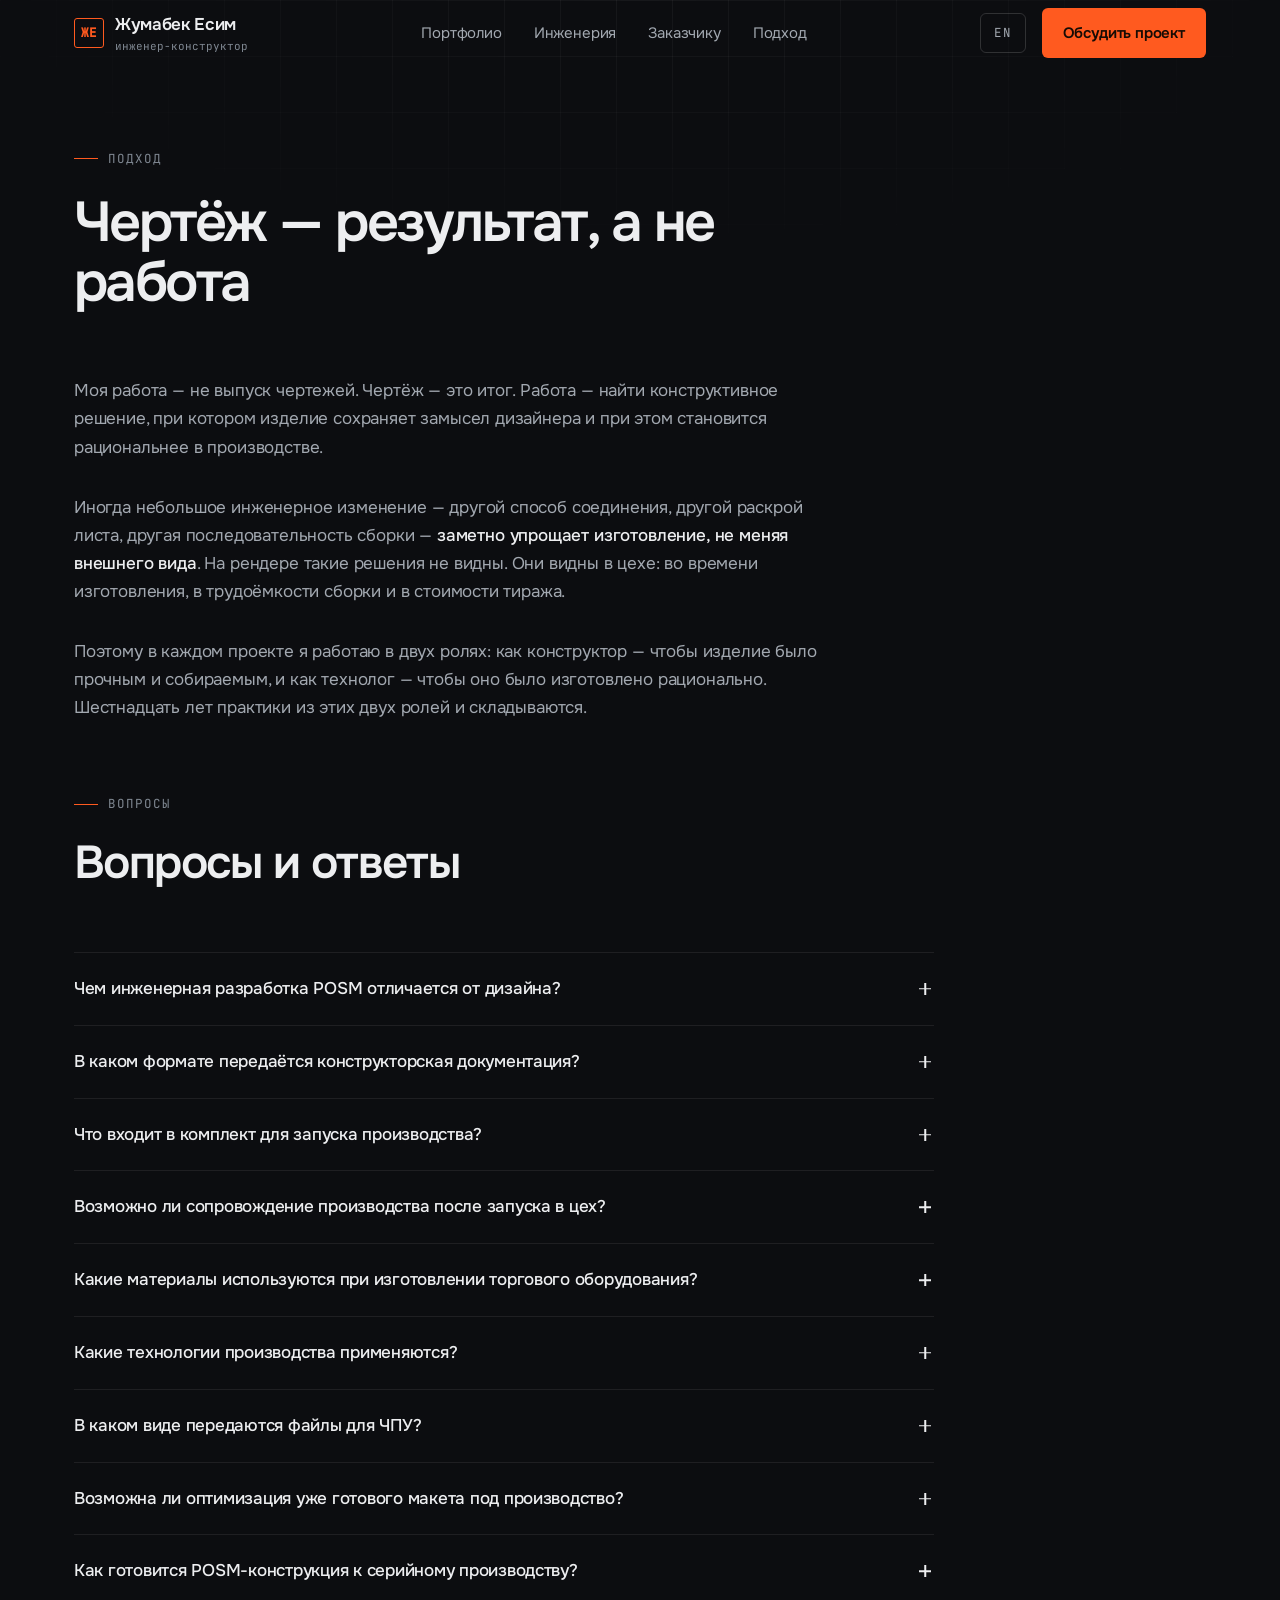
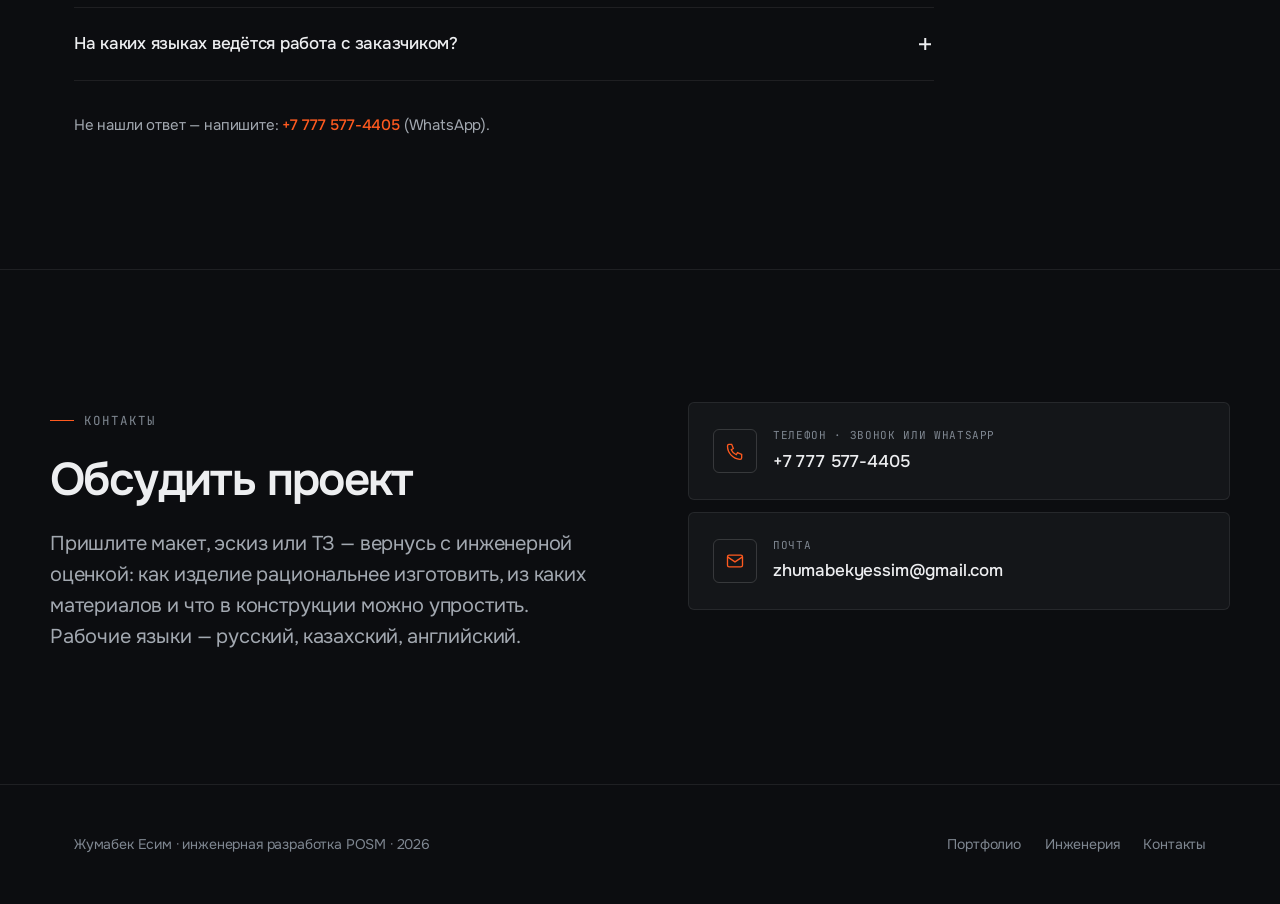
==== approach.html @ 8d8b20f9 "Многостраничная структура: Портфолио на главной, Инженерия / Заказчику / Подход — отдельные страницы" ====
<!doctype html>
<html lang="ru">
<head>
<meta charset="utf-8">
<meta name="viewport" content="width=device-width, initial-scale=1, viewport-fit=cover">
<title>Подход — Жумабек Есим</title>
<meta name="description" content="Подход к инженерной разработке POSM: как конструктивное решение сохраняет замысел дизайнера и упрощает производство.">
<meta name="theme-color" content="#0c0d10">
<link rel="canonical" href="https://yessim.pro/approach.html">
<link rel="icon" href="assets/favicon.svg" type="image/svg+xml">
<link rel="icon" href="assets/favicon-32.png" sizes="32x32" type="image/png">
<link rel="apple-touch-icon" href="assets/apple-touch-icon.png">
<link rel="preload" href="assets/fonts/onest-var-cyr.woff2" as="font" type="font/woff2" crossorigin>
<link rel="preload" href="assets/fonts/onest-var-latin.woff2" as="font" type="font/woff2" crossorigin>
<link rel="stylesheet" href="style.css">
</head>
<body>

<div class="bg-grid"></div>

<nav class="nav" id="nav">
  <div class="wrap nav-in">
    <a href="./" class="brand">
      <span class="brand-mark" data-cfg="initials">—</span>
      <span><span data-cfg="name">Имя</span><small data-i="brandRole">инженер-конструктор</small></span>
    </a>
    <div class="nav-links" id="navlinks">
      <a href="./" data-i="navWorks">Портфолио</a>
      <a href="engineering.html" data-i="navOpt">Инженерия</a>
      <a href="client.html" data-i="navDeliv">Заказчику</a>
      <a href="approach.html" data-i="navAppr">Подход</a>
    </div>
    <div class="nav-cta">
      <button class="lang-btn" id="langBtn" aria-label="Switch language">EN</button>
      <a href="#contact" class="btn btn-1" data-i="navCta">Обсудить проект</a>
      <button class="burger" id="burger" aria-label="Меню" aria-expanded="false"><span></span></button>
    </div>
  </div>
</nav>

<main id="top">

<section class="page-hero">
  <div class="wrap">
    <div class="sec-head rv">
      <div class="eyebrow" data-i="apprEyebrow">Подход</div>
      <h1 data-i="apprH2">Чертёж — результат, а не работа</h1>
    </div>
    <div class="about-grid rv">
      <p data-i="apprP1">
        Моя работа — не выпуск чертежей. Чертёж — это итог. Работа — найти конструктивное
        решение, при котором изделие сохраняет замысел дизайнера и при этом становится
        рациональнее в производстве.
      </p>
      <p data-i="apprP2">
        Иногда небольшое инженерное изменение — другой способ соединения, другой раскрой листа,
        другая последовательность сборки — <strong>заметно упрощает изготовление, не меняя
        внешнего вида</strong>. На рендере такие решения не видны. Они видны в цехе: во времени
        изготовления, в трудоёмкости сборки и в стоимости тиража.
      </p>
      <p data-i="apprP3">
        Поэтому в каждом проекте я работаю в двух ролях: как конструктор — чтобы изделие было
        прочным и собираемым, и как технолог — чтобы оно было изготовлено рационально.
        Шестнадцать лет практики из этих двух ролей и складываются.
      </p>
    </div>
  </div>
</section>

<section class="sec" id="faq" style="padding-top:0">
  <div class="wrap">
    <div class="sec-head rv">
      <div class="eyebrow" data-i="faqEyebrow">Вопросы</div>
      <h2 data-i="faqH2">Вопросы и ответы</h2>
    </div>
    <div class="faq rv" id="faq-list"></div>
    <p class="faq-cta rv" data-i="faqCta">Не нашли ответ — напишите:
    <a href="https://wa.me/77775774405" target="_blank" rel="noopener">+7 777 577-4405</a> (WhatsApp).</p>
  </div>
</section>

<section class="contact" id="contact">
  <div class="sec wrap">
    <div class="contact-grid">
      <div class="rv">
        <div class="eyebrow" data-i="ctcEyebrow">Контакты</div>
        <h2 data-i="ctcH2">Обсудить проект</h2>
        <p class="lead" data-i="ctcLead">
          Пришлите макет, эскиз или ТЗ — вернусь с инженерной оценкой: как изделие рациональнее
          изготовить, из каких материалов и что в конструкции можно упростить. Рабочие языки —
          русский, казахский, английский.
        </p>
      </div>
      <div class="rv">
        <div class="cways">
          <a class="cway" data-cfg-href="phone">
            <span class="cway-ic"><svg viewBox="0 0 24 24" fill="none" stroke="currentColor" stroke-width="1.6"><path d="M4 4h4l2 5-2.5 1.5a11 11 0 006 6L15 14l5 2v4a2 2 0 01-2 2A16 16 0 013 6a2 2 0 012-2z"/></svg></span>
            <span class="cway-t"><small data-i="ctcPhone">Телефон · звонок или WhatsApp</small><b data-cfg="phone-label">+7 000 000-00-00</b></span>
          </a>
          <a class="cway" data-cfg-href="email">
            <span class="cway-ic"><svg viewBox="0 0 24 24" fill="none" stroke="currentColor" stroke-width="1.6"><rect x="3" y="5" width="18" height="14" rx="2"/><path d="M3 7l9 6 9-6"/></svg></span>
            <span class="cway-t"><small data-i="ctcMail">Почта</small><b data-cfg="email-label">mail@example.com</b></span>
          </a>
        </div>
      </div>
    </div>
  </div>
</section>

</main>

<footer>
  <div class="wrap foot">
    <p><span data-cfg="name">Имя</span> · <span data-i="footRole">инженерная разработка POSM</span> · 2026</p>
    <div class="foot-links">
      <a href="./" data-i="footWorks">Портфолио</a>
      <a href="engineering.html" data-i="footOpt">Инженерия</a>
      <a href="#contact" data-i="footCtc">Контакты</a>
    </div>
  </div>
</footer>

<script src="shared.js"></script>
<script>
const FAQ_ITEMS = [
  {ru:{q:'Чем инженерная разработка POSM отличается от дизайна?',
       a:'Дизайн определяет, как конструкция выглядит; инженерная разработка — как её изготовить. На этом этапе выбираются материалы и способы соединения, проверяется прочность и собираемость, готовятся чертежи, спецификации и файлы для станков. Дизайн-макет становится изделием, которое можно воспроизводить серийно с предсказуемой стоимостью.'},
   en:{q:'How does POSM engineering differ from design?',
       a:'Design defines how a fixture looks; engineering development defines how to manufacture it. At this stage materials and joints are selected, strength and assembly are verified, and drawings, BOMs and machine files are prepared. The design layout becomes a product that can be reproduced serially at a predictable cost.'}},
  {ru:{q:'В каком формате передаётся конструкторская документация?',
       a:'Комплект включает сборочные и деталировочные чертежи, спецификации (BOM) и схемы сборки. По договорённости передаются исходные 3D-модели — работа ведётся в Fusion 360 и SolidWorks. Форматы файлов согласуются под программы и станки конкретного производства.'},
   en:{q:'In what format is engineering documentation delivered?',
       a:'The package includes assembly and part drawings, bills of materials and assembly schemes. Source 3D models can be handed over by agreement — the work is done in Fusion 360 and SolidWorks. File formats are matched to the software and machinery of the specific factory.'}},
  {ru:{q:'Что входит в комплект для запуска производства?',
       a:'Конструкторская документация, production-ready 3D-модели и файлы для станков: ЧПУ-фрезеровка, лазерная и плоттерная резка, вакуумная формовка. Дополнительно — карты раскроя и порядок сборки. Комплект рассчитан на запуск без расшифровки и доработок со стороны цеха.'},
   en:{q:'What is included in the production launch package?',
       a:'Engineering documentation, production-ready 3D models and machine files: CNC routing, laser and plotter cutting, vacuum forming. Nesting layouts and the assembly sequence are added on top. The package is meant to launch without decoding or rework by the workshop.'}},
  {ru:{q:'Возможно ли сопровождение производства после запуска в цех?',
       a:'Да. Сопровождение включает проверку собираемости первого образца, доработку прототипа и авторский надзор до выхода серии. Ошибки, найденные на образце, исправляются в документации до тиража.'},
   en:{q:'Is production support available after the workshop launch?',
       a:'Yes. Support includes assembly checks of the first sample, prototype refinement and supervision until the serial run. Issues found on the sample are fixed in the documentation before the run.'}},
  {ru:{q:'Какие материалы используются при изготовлении торгового оборудования?',
       a:'Основные материалы — акрил, ПЭТ, ПВХ, МДФ, ЛДСП, фанера и металл. Выбор зависит от тиража, бюджета, нагрузки и условий эксплуатации в торговой точке. В одном изделии материалы обычно комбинируются: например, каркас из ЛДСП или металла и прозрачные элементы из ПЭТ.'},
   en:{q:'What materials are used to manufacture retail equipment?',
       a:'The core materials are acrylic, PET, PVC, MDF, chipboard, plywood and metal. The choice depends on run size, budget, load and in-store service conditions. A single fixture usually combines them: for example, a chipboard or metal carcass with transparent PET elements.'}},
  {ru:{q:'Какие технологии производства применяются?',
       a:'ЧПУ-фрезеровка, лазерная и плоттерная резка, УФ- и широкоформатная печать, вакуумная формовка, гибка металла и проволоки, 3D-печать прототипов. Конструкция проектируется под конкретный станок и оснастку, поэтому набор операций определяется на этапе разработки.'},
   en:{q:'Which manufacturing technologies are used?',
       a:'CNC routing, laser and plotter cutting, UV and large-format printing, vacuum forming, metal and wire bending, 3D-printed prototypes. The structure is designed for specific machines and tooling, so the set of operations is fixed at the development stage.'}},
  {ru:{q:'В каком виде передаются файлы для ЧПУ?',
       a:'Файлы готовятся под конкретный станок: раскрой с учётом листа и инструмента, глубины и диаметры под крепёж, технологические зазоры. Форматы — векторные и CAD-форматы, которые принимает оборудование производства; они согласуются заранее. Ручная доводка после станка не требуется.'},
   en:{q:'In what form are CNC files delivered?',
       a:'Files are prepared for the specific machine: nesting per sheet and tool, depths and diameters for fasteners, technological clearances. Formats are the vector and CAD formats the factory\'s machinery accepts; they are agreed in advance. No manual rework is needed after the machine.'}},
  {ru:{q:'Возможна ли оптимизация уже готового макета под производство?',
       a:'Да, это типовая задача. Готовый дизайн-макет проверяется на технологичность: число деталей и операций, раскрой, сборка, упаковка. Если конструкцию можно упростить без изменения внешнего вида, заказчик получает альтернативный вариант с обоснованием.'},
   en:{q:'Can a finished layout be optimized for production?',
       a:'Yes, this is a routine task. A finished design layout is reviewed for manufacturability: part count, operations, nesting, assembly, packing. If the structure can be simplified without changing its appearance, the client receives an alternative solution with reasoning.'}},
  {ru:{q:'Как готовится POSM-конструкция к серийному производству?',
       a:'Конструкция пересчитывается под лист и станок: сокращается число деталей и крепежа, закладывается последовательность сборки, проверяются упаковка и логистика. Первый образец собирается и корректируется до запуска тиража. Цель — чтобы каждая следующая единица серии повторялась без подгонки.'},
   en:{q:'How is a POSM fixture prepared for serial production?',
       a:'The structure is recalculated for the sheet and the machine: parts and fasteners are reduced, the assembly sequence is built in, packing and logistics are verified. The first sample is assembled and corrected before the run. The goal is for every following unit to repeat without fitting.'}},
  {ru:{q:'На каких языках ведётся работа с заказчиком?',
       a:'Русский, казахский и английский. Документация оформляется на языке заказчика или производства по договорённости.'},
   en:{q:'In which languages is the work conducted?',
       a:'Russian, Kazakh and English. Documentation is prepared in the client\'s or the factory\'s language by agreement.'}}
];

window.PAGE_TITLES = {
  ru:'Подход — Жумабек Есим',
  en:'Approach — Zhumabek Yessim'
};

window.PAGE_I18N_EN = {
  ...SHARED_I18N_EN,
  apprEyebrow:'Approach', apprH2:'The drawing is the result, not the work',
  apprP1:'My work is not producing drawings. The drawing is the outcome. The work is finding an engineering solution that preserves the designer\'s concept while making the product more rational to manufacture.',
  apprP2:'Sometimes a small engineering change — a different joint, a different sheet layout, a different assembly sequence — <strong>significantly simplifies production without affecting appearance</strong>. Such decisions are invisible on a render. They are visible on the shop floor: in manufacturing time, assembly effort and the cost of the run.',
  apprP3:'That is why in every project I work in two roles: as a design engineer — so the product is strong and assemblable, and as a process engineer — so it is manufactured rationally. Sixteen years of practice are built from these two roles.',
  faqEyebrow:'FAQ', faqH2:'Questions and answers',
  faqCta:'Didn\'t find the answer — write: <a href="https://wa.me/77775774405" target="_blank" rel="noopener">+7 777 577-4405</a> (WhatsApp).'
};

window.renderContent = function(){
  const L = LANG;
  document.getElementById('faq-list').innerHTML = FAQ_ITEMS.map(f=>`
    <details>
      <summary><h3>${esc(f[L].q)}</h3><span class="faq-ic"></span></summary>
      <p>${esc(f[L].a)}</p>
    </details>`).join('');
};

setLang(LANG);
</script>
</body>
</html>
---- style.css ----
/* Шрифты — self-host (assets/fonts, вариативные woff2): ноль сторонних
   доменов до первого рендера. Сабсеты latin/cyr/cyr-ext, как у Google Fonts. */
@font-face{font-family:'Onest';font-style:normal;font-weight:400 700;font-display:swap;src:url(assets/fonts/onest-var-latin.woff2) format('woff2');unicode-range:U+0000-00FF,U+0131,U+0152-0153,U+02BB-02BC,U+02C6,U+02DA,U+02DC,U+0304,U+0308,U+0329,U+2000-206F,U+20AC,U+2122,U+2191,U+2193,U+2212,U+2215,U+FEFF,U+FFFD}
@font-face{font-family:'Onest';font-style:normal;font-weight:400 700;font-display:swap;src:url(assets/fonts/onest-var-cyr.woff2) format('woff2');unicode-range:U+0301,U+0400-045F,U+0490-0491,U+04B0-04B1,U+2116}
@font-face{font-family:'Onest';font-style:normal;font-weight:400 700;font-display:swap;src:url(assets/fonts/onest-var-cyr-ext.woff2) format('woff2');unicode-range:U+0460-052F,U+1C80-1C8A,U+20B4,U+2DE0-2DFF,U+A640-A69F,U+FE2E-FE2F}
@font-face{font-family:'JetBrains Mono';font-style:normal;font-weight:400 500;font-display:swap;src:url(assets/fonts/jbmono-var-latin.woff2) format('woff2');unicode-range:U+0000-00FF,U+0131,U+0152-0153,U+02BB-02BC,U+02C6,U+02DA,U+02DC,U+0304,U+0308,U+0329,U+2000-206F,U+20AC,U+2122,U+2191,U+2193,U+2212,U+2215,U+FEFF,U+FFFD}
@font-face{font-family:'JetBrains Mono';font-style:normal;font-weight:400 500;font-display:swap;src:url(assets/fonts/jbmono-var-cyr.woff2) format('woff2');unicode-range:U+0301,U+0400-045F,U+0490-0491,U+04B0-04B1,U+2116}
@font-face{font-family:'JetBrains Mono';font-style:normal;font-weight:400 500;font-display:swap;src:url(assets/fonts/jbmono-var-cyr-ext.woff2) format('woff2');unicode-range:U+0460-052F,U+1C80-1C8A,U+20B4,U+2DE0-2DFF,U+A640-A69F,U+FE2E-FE2F}

/* ═══════════════════════════════════════════════════════════
   ТОКЕНЫ. Меняешь тут — меняется весь сайт.
   ═══════════════════════════════════════════════════════════ */
:root{
  --bg:#0c0d10;
  --bg-1:#141619;
  --bg-2:#1c1f24;
  --fg:#edeef0;
  --fg-2:#a2a8b0;
  --fg-3:#7f8791;
  --line:rgba(255,255,255,.08);
  --line-2:rgba(255,255,255,.15);
  --accent:#ff5a1f;
  --accent-2:#ff8352;
  --accent-soft:rgba(255,90,31,.13);

  --font:'Onest',system-ui,-apple-system,'Segoe UI',Roboto,sans-serif;
  --mono:'JetBrains Mono',ui-monospace,'SF Mono',Consolas,monospace;

  --s1:4px;--s2:8px;--s3:12px;--s4:16px;--s5:24px;
  --s6:32px;--s7:48px;--s8:64px;--s9:96px;--s10:132px;

  --r1:3px;--r2:6px;--r3:12px;
  --maxw:1180px;--pad:24px;

  --ease:cubic-bezier(.22,1,.36,1);
  --t-fast:.18s;--t:.4s;--t-slow:.7s;
}
*,*::before,*::after{box-sizing:border-box;margin:0;padding:0}
html{scroll-behavior:smooth;-webkit-text-size-adjust:100%}
body{
  background:var(--bg);color:var(--fg);
  font-family:var(--font);font-size:17px;line-height:1.6;letter-spacing:-.01em;
  -webkit-font-smoothing:antialiased;overflow-x:hidden;
}
img{max-width:100%;display:block}
a{color:inherit;text-decoration:none}
button{font:inherit;color:inherit;cursor:pointer}

/* фон-«миллиметровка» только у шапки страницы */
.bg-grid{
  position:fixed;inset:0 0 auto;height:80vh;z-index:0;pointer-events:none;
  background-image:linear-gradient(var(--line) 1px,transparent 1px),linear-gradient(90deg,var(--line) 1px,transparent 1px);
  background-size:56px 56px;
  mask-image:radial-gradient(ellipse 80% 55% at 50% 0%,var(--bg),transparent 72%);opacity:.6;
}
.wrap{width:100%;max-width:var(--maxw);margin:0 auto;padding:0 var(--pad);position:relative;z-index:1}

/* ── навигация ── */
.nav{position:fixed;top:0;left:0;right:0;z-index:50;border-bottom:1px solid transparent;transition:background var(--t),border-color var(--t),backdrop-filter var(--t)}
.nav.stuck{background:rgba(12,13,16,.72);backdrop-filter:blur(16px) saturate(140%);-webkit-backdrop-filter:blur(16px) saturate(140%);border-bottom-color:var(--line)}
.nav-in{display:flex;align-items:center;justify-content:space-between;height:66px}
.brand{display:flex;align-items:center;gap:11px;font-weight:600;letter-spacing:-.02em}
.brand-mark{width:30px;height:30px;border:1.5px solid var(--accent);border-radius:var(--r1);display:grid;place-items:center;font-family:var(--mono);font-size:12.5px;color:var(--accent);flex:none}
.brand small{display:block;font-family:var(--mono);font-size:11px;color:var(--fg-3);font-weight:400;letter-spacing:0}
.nav-links{display:flex;gap:var(--s6);align-items:center}
.nav-links a{font-size:15px;color:var(--fg-2);position:relative;padding:4px 0;transition:color var(--t-fast)}
.nav-links a::after{content:'';position:absolute;left:0;bottom:0;height:1px;width:100%;background:var(--accent);transform:scaleX(0);transform-origin:right;transition:transform var(--t) var(--ease)}
.nav-links a:hover{color:var(--fg)}
.nav-links a:hover::after{transform:scaleX(1);transform-origin:left}
.nav-cta{display:flex;align-items:center;gap:var(--s4);flex:none}
.burger{display:none;width:40px;height:40px;background:none;border:1px solid var(--line-2);border-radius:var(--r2);place-items:center;flex:none}
.burger span{display:block;width:16px;height:1.5px;background:var(--fg);position:relative}
.burger span::before,.burger span::after{content:'';position:absolute;left:0;width:16px;height:1.5px;background:var(--fg)}
.burger span::before{top:-5px}.burger span::after{top:5px}

/* ── кнопки ── */
.btn{display:inline-flex;align-items:center;gap:9px;padding:12px 20px;border-radius:var(--r2);border:1px solid transparent;font-size:15px;font-weight:500;white-space:nowrap;transition:transform var(--t-fast),background var(--t-fast),border-color var(--t-fast),color var(--t-fast)}
.btn:active{transform:translateY(1px)}
.btn-1{background:var(--accent);color:#170b04;font-weight:600}
.btn-1:hover{background:var(--accent-2)}
.btn-2{border-color:var(--line-2);color:var(--fg)}
.btn-2:hover{border-color:var(--fg-3);background:var(--bg-2)}
.btn-lg{padding:15px 26px;font-size:16px}
.btn .arw{transition:transform var(--t)}
.btn:hover .arw{transform:translateX(3px)}

/* ── типографика ── */
.sec{padding:var(--s10) 0;position:relative}
.sec-head{margin-bottom:var(--s8);max-width:780px}
.eyebrow{display:inline-flex;align-items:center;gap:10px;font-family:var(--mono);font-size:12.5px;letter-spacing:.08em;color:var(--fg-3);text-transform:uppercase;margin-bottom:var(--s5)}
.eyebrow::before{content:'';width:24px;height:1px;background:var(--accent)}
h1,h2,h3{font-weight:600;letter-spacing:-.035em;line-height:1.08}
h1{font-size:clamp(36px,5vw,56px);letter-spacing:-.045em}
h2{font-size:clamp(28px,4vw,46px)}
h3{font-size:19px;letter-spacing:-.02em;line-height:1.3}
.lead{font-size:clamp(17px,2vw,20px);color:var(--fg-2);line-height:1.55;max-width:64ch}
.counter{font-variant-numeric:tabular-nums;color:var(--accent)}

/* ── манифест: главная мысль сайта одной полосой ── */
.manifest{border-top:1px solid var(--line);border-bottom:1px solid var(--line);padding:var(--s8) 0}
.manifest p{font-size:clamp(21px,2.9vw,32px);font-weight:500;letter-spacing:-.03em;line-height:1.3;max-width:30ch}
.manifest .hl{color:var(--accent)}

/* ── честная оговорка в секции оптимизации ── */
.opt-note{margin-top:var(--s6);padding:var(--s5) var(--s6);border-left:2px solid var(--accent);background:var(--bg-1);border-top-right-radius:var(--r2);border-bottom-right-radius:var(--r2);color:var(--fg-2);font-size:15px;line-height:1.6;max-width:72ch}

/* ── видео ──
   Фасад вместо iframe: до клика грузится только лёгкая заглушка,
   YouTube подключается по требованию (быстрее и без слежки за
   посетителем до того, как он сам нажал play). */
.vid{position:relative;aspect-ratio:16/9;border:1px solid var(--line);border-radius:var(--r2);overflow:hidden;background:var(--bg-1);width:100%;padding:0;display:block;cursor:pointer;transition:border-color var(--t),transform var(--t)}
.vid:hover{border-color:var(--accent);transform:translateY(-2px)}
.vid img,.vid iframe{position:absolute;inset:0;width:100%;height:100%;border:0;object-fit:cover}
.vid-play{position:absolute;left:50%;top:50%;transform:translate(-50%,-50%);width:62px;height:62px;border-radius:50%;background:rgba(12,13,16,.72);border:1.5px solid var(--accent);display:grid;place-items:center;transition:background var(--t),transform var(--t);backdrop-filter:blur(4px)}
.vid:hover .vid-play{background:var(--accent);transform:translate(-50%,-50%) scale(1.06)}
.vid-play svg{width:22px;height:22px;fill:var(--accent);margin-left:3px;transition:fill var(--t)}
.vid:hover .vid-play svg{fill:#170b04}
.vid-empty{position:absolute;inset:0;display:flex;flex-direction:column;align-items:center;justify-content:center;gap:10px;color:var(--fg-3);text-align:center;padding:var(--s4);
  background:var(--bg-1)}
.vid-empty span{font-family:var(--mono);font-size:11px;letter-spacing:.04em;line-height:1.4}
.vid-cap{margin-top:var(--s3);font-size:14px;color:var(--fg-2);line-height:1.4}
.vid-cap b{display:block;color:var(--fg);font-weight:500;font-size:15px;letter-spacing:-.01em;margin-bottom:3px}

/* видео в работах — две крупные карточки */
.works-vids{display:grid;grid-template-columns:repeat(auto-fill,minmax(300px,1fr));gap:var(--s5)}

/* «было → стало»: сетка карточек инструментов */
.ba-grid{display:grid;grid-template-columns:repeat(4,1fr);gap:var(--s4);margin-top:var(--s7)}
.ba-card{background:var(--bg-1);border:1px solid var(--line);border-radius:var(--r2);padding:var(--s4);transition:border-color var(--t)}
.ba-card:hover{border-color:var(--line-2)}
.ba-card .vid{aspect-ratio:4/3;border-radius:var(--r1)}
.ba-n{font-family:var(--mono);font-size:11px;color:var(--fg-3);letter-spacing:.05em;margin-bottom:var(--s3);display:flex;justify-content:space-between;align-items:center}
.ba-badge{font-family:var(--mono);font-size:11px;letter-spacing:.06em;text-transform:uppercase;color:var(--accent);border:1px solid rgba(255,90,31,.3);background:var(--accent-soft);padding:2px 6px;border-radius:100px}
.ba-card h4{font-size:15px;font-weight:500;letter-spacing:-.01em;margin:var(--s3) 0 4px;line-height:1.3}
.ba-card p{font-size:14px;color:var(--fg-3);line-height:1.45}

/* ── FAQ (details/summary — работает без JS) ── */
.faq{max-width:860px}
.faq details{border-bottom:1px solid var(--line)}
.faq details:first-child{border-top:1px solid var(--line)}
.faq summary{display:flex;justify-content:space-between;align-items:center;gap:var(--s5);padding:var(--s5) 0;cursor:pointer;list-style:none;transition:color var(--t-fast)}
.faq summary::-webkit-details-marker{display:none}
.faq summary:hover{color:var(--accent)}
.faq summary h3{font-size:17px;font-weight:500;letter-spacing:-.015em;line-height:1.4}
.faq-ic{flex:none;width:18px;height:18px;position:relative}
.faq-ic::before,.faq-ic::after{content:'';position:absolute;background:currentColor;left:50%;top:50%}
.faq-ic::before{width:12px;height:1.5px;transform:translate(-50%,-50%)}
.faq-ic::after{width:1.5px;height:12px;transform:translate(-50%,-50%);transition:transform var(--t) var(--ease),opacity var(--t)}
.faq details[open] .faq-ic::after{transform:translate(-50%,-50%) rotate(90deg);opacity:0}
.faq details p{padding:0 0 var(--s5);font-size:15px;color:var(--fg-2);line-height:1.6;max-width:70ch}
.faq-cta{margin-top:var(--s6);font-size:15px;color:var(--fg-2)}
.faq-cta a{color:var(--accent);font-weight:500}
.faq-cta a:hover{text-decoration:underline}

/* ── таблицы технологий и материалов ── */
.tbl-wrap{overflow-x:auto;border:1px solid var(--line);border-radius:var(--r2);background:var(--bg-1)}
.tbl{width:100%;border-collapse:collapse;font-size:14px;line-height:1.5;min-width:640px}
.tbl th{font-family:var(--mono);font-size:11px;letter-spacing:.06em;text-transform:uppercase;font-weight:400;color:var(--fg-3);text-align:left;padding:var(--s4) var(--s5);border-bottom:1px solid var(--line-2)}
.tbl td{padding:var(--s4) var(--s5);border-bottom:1px solid var(--line);color:var(--fg-2);vertical-align:top}
.tbl tr:last-child td{border-bottom:0}
.tbl td:first-child{color:var(--fg);font-weight:500;white-space:nowrap}
.tbl tbody tr{transition:background var(--t-fast)}
.tbl tbody tr:hover{background:var(--bg-2)}
.tbl-note{margin-top:var(--s5);font-size:14px;color:var(--fg-3)}
.tbl-note a{color:var(--accent)}
.tbl-note a:hover{text-decoration:underline}
.tbl-h{font-family:var(--mono);font-size:12.5px;color:var(--fg-3);text-transform:uppercase;letter-spacing:.06em;margin:var(--s7) 0 var(--s4)}
.tbl-h:first-of-type{margin-top:0}

/* ── кейсы (карточки) ── */
.cases{display:grid;grid-template-columns:repeat(3,1fr);gap:var(--s4)}
.case{background:var(--bg-1);border:1px solid var(--line);border-radius:var(--r2);padding:var(--s6);display:flex;flex-direction:column;gap:var(--s4)}
.case-head b{display:block;font-size:17px;font-weight:600;letter-spacing:-.02em}
.case-head span{font-family:var(--mono);font-size:11px;color:var(--fg-3);text-transform:uppercase;letter-spacing:.05em}
.case dl div{margin-bottom:var(--s3)}
.case dt{font-family:var(--mono);font-size:11px;color:var(--accent);text-transform:uppercase;letter-spacing:.06em;margin-bottom:3px}
.case dd{font-size:14px;color:var(--fg-2);line-height:1.5}

/* ── переключатель языка ── */
.lang-btn{font-family:var(--mono);font-size:12.5px;letter-spacing:.06em;border:1px solid var(--line-2);border-radius:var(--r2);background:none;padding:9px 13px;color:var(--fg-2);transition:border-color var(--t-fast),color var(--t-fast);flex:none}
.lang-btn:hover{border-color:var(--accent);color:var(--fg)}

/* ── HERO ── */
.hero{padding:150px 0 var(--s9)}
.hero-grid{display:grid;grid-template-columns:1.05fr .95fr;gap:var(--s8);align-items:center}
.hero h1{margin-bottom:var(--s5)}
.hero h1 .hl{color:var(--accent)}
.hero-sub{font-size:clamp(17px,2vw,20px);color:var(--fg-2);max-width:52ch;line-height:1.5;margin-bottom:var(--s4)}
.hero-sig{font-size:15px;color:var(--fg-3);line-height:1.5;max-width:52ch;margin-bottom:var(--s7)}
.hero-cta{display:flex;gap:var(--s3);flex-wrap:wrap;margin-bottom:var(--s8)}
/* featured image справа */
.hero-media{position:relative}
.hero-frame{position:relative;border:1px solid var(--line-2);border-radius:var(--r3);overflow:hidden;background:var(--bg-1);aspect-ratio:1/1;max-width:480px;margin-left:auto;box-shadow:0 30px 80px -30px rgba(12,13,16,.8)}
.hero-frame img{width:100%;height:100%;object-fit:cover}
.hero-corner{position:absolute;width:14px;height:14px;z-index:2}
.hero-corner.tl{top:10px;left:10px;border-top:1.5px solid var(--accent);border-left:1.5px solid var(--accent)}
.hero-corner.br{bottom:10px;right:10px;border-bottom:1.5px solid var(--accent);border-right:1.5px solid var(--accent)}

/* ── галерея работ ──
   Квадратные обложки 1:1 в квадратных ячейках — ничего не обрезается
   и не растягивается. Полное изображение — в лайтбоксе. */
.gal{display:grid;grid-template-columns:repeat(3,1fr);gap:var(--s4)}
.gcard{position:relative;border:1px solid var(--line);border-radius:var(--r2);background:var(--bg-1);aspect-ratio:1/1;transition:border-color var(--t),transform var(--t);padding:0}
.gcard-img{position:absolute;inset:0;overflow:hidden;border-radius:inherit}
.gcard img{width:100%;height:100%;object-fit:cover;transition:transform var(--t-slow) var(--ease)}
.gcard:hover{border-color:var(--accent);transform:translateY(-2px);z-index:2}
.gcard:hover img{transform:scale(1.05)}
.gcard-info{position:absolute;inset:auto 0 0;padding:var(--s5) var(--s3) var(--s3);background:linear-gradient(transparent,rgba(8,9,11,.88) 72%);opacity:0;transform:translateY(6px);transition:opacity var(--t),transform var(--t);pointer-events:none;text-align:left}
.gcard:hover .gcard-info,.gcard:focus-visible .gcard-info{opacity:1;transform:none}
.gcard-info b{display:block;font-size:14px;font-weight:500;letter-spacing:-.01em;white-space:nowrap;overflow:hidden;text-overflow:ellipsis}
.gal-more{display:flex;justify-content:center;margin-top:var(--s7)}

/* ── что умею (capabilities) ── */
.caps{display:grid;grid-template-columns:repeat(3,1fr);gap:var(--s4)}
.cap{background:var(--bg-1);border:1px solid var(--line);border-radius:var(--r2);padding:var(--s6);transition:border-color var(--t),background var(--t),transform var(--t);position:relative;overflow:hidden}
.cap::before{content:'';position:absolute;top:0;left:0;width:12px;height:12px;border-top:1px solid var(--accent);border-left:1px solid var(--accent);opacity:0;transition:opacity var(--t)}
.cap:hover{border-color:var(--line-2);background:var(--bg-2);transform:translateY(-2px)}
.cap:hover::before{opacity:1}
.cap-n{font-family:var(--mono);font-size:12.5px;color:var(--fg-3);margin-bottom:var(--s5);letter-spacing:.05em}
.cap h3{margin-bottom:var(--s3)}
.cap p{font-size:15px;color:var(--fg-2);line-height:1.55}

/* ── автоматизация (преимущество) ── */
.auto{border:1px solid var(--line-2);border-radius:var(--r3);background:linear-gradient(160deg,var(--accent-soft),transparent 60%),var(--bg-1);padding:var(--s8);position:relative;overflow:hidden}
.auto-grid{display:grid;grid-template-columns:1.2fr 1fr;gap:var(--s8);align-items:center}
.auto .badge{display:inline-flex;align-items:center;gap:8px;font-family:var(--mono);font-size:11px;letter-spacing:.06em;text-transform:uppercase;color:var(--accent);border:1px solid rgba(255,90,31,.35);background:var(--accent-soft);padding:4px 11px;border-radius:100px;margin-bottom:var(--s5)}
.auto h2{font-size:clamp(24px,3vw,34px);margin-bottom:var(--s4);max-width:20ch}
.auto p{color:var(--fg-2);line-height:1.6;margin-bottom:var(--s4);max-width:54ch}
.auto p strong{color:var(--fg);font-weight:500}
.auto-stats{display:grid;grid-template-columns:1fr 1fr;gap:1px;background:var(--line);border:1px solid var(--line);border-radius:var(--r2);overflow:hidden}
.astat{background:var(--bg-1);padding:var(--s6) var(--s5)}
.astat b{display:block;font-family:var(--mono);font-size:clamp(24px,3vw,34px);color:var(--accent);letter-spacing:-.03em;margin-bottom:7px}
.astat span{font-size:14px;color:var(--fg-3);line-height:1.35;display:block}

/* ── колонки тегов (производственный контекст) ── */
.skills{display:grid;grid-template-columns:repeat(3,1fr);gap:var(--s6)}
.skill-col h3{font-family:var(--mono);font-size:12.5px;line-height:1.6;color:var(--fg-3);text-transform:uppercase;letter-spacing:.06em;font-weight:400;margin-bottom:var(--s4);padding-bottom:var(--s3);border-bottom:1px solid var(--line)}
.tags{display:flex;flex-wrap:wrap;gap:var(--s2)}
.tags span{font-family:var(--mono);font-size:12.5px;color:var(--fg-2);border:1px solid var(--line);border-radius:var(--r1);padding:7px 12px;transition:border-color var(--t-fast),color var(--t-fast)}
.tags span:hover{border-color:var(--accent);color:var(--fg)}

/* ── подход ── */
.about-grid{display:grid;grid-template-columns:1fr;gap:var(--s6);max-width:760px}
.about-grid p{font-size:17px;line-height:1.65;color:var(--fg-2)}
.about-grid p strong{color:var(--fg);font-weight:500}

/* ── контакты ── */
.contact{border-top:1px solid var(--line)}
.contact-grid{display:grid;grid-template-columns:1fr 1fr;gap:var(--s9);align-items:start}
.contact-grid>*{min-width:0}
.lead{overflow-wrap:break-word}
.contact h2{margin-bottom:var(--s5);max-width:14ch}
.cways{display:flex;flex-direction:column;gap:var(--s3)}
.cway{display:flex;align-items:center;gap:var(--s4);padding:var(--s5);border:1px solid var(--line);border-radius:var(--r2);background:var(--bg-1);transition:border-color var(--t),background var(--t),transform var(--t)}
.cway:hover{border-color:var(--line-2);background:var(--bg-2);transform:translateX(3px)}
.cway-ic{width:44px;height:44px;flex:none;border:1px solid var(--line-2);border-radius:var(--r2);display:grid;place-items:center;color:var(--accent)}
.cway-ic svg{width:20px;height:20px}
.cway-t small{display:block;font-family:var(--mono);font-size:11px;color:var(--fg-3);text-transform:uppercase;letter-spacing:.06em;margin-bottom:3px}
.cway-t b{font-size:17px;font-weight:500;letter-spacing:-.01em}

/* ── подвал ── */
footer{border-top:1px solid var(--line);padding:var(--s7) 0;position:relative;z-index:1}
.foot{display:flex;justify-content:space-between;align-items:center;gap:var(--s5);flex-wrap:wrap}
.foot p{font-size:14px;color:var(--fg-3)}
.foot-links{display:flex;gap:var(--s5)}
.foot-links a{font-size:14px;color:var(--fg-3);transition:color var(--t-fast)}
.foot-links a:hover{color:var(--fg)}

/* ── лайтбокс ── */
.lb{position:fixed;inset:0;z-index:100;background:rgba(7,8,10,.95);backdrop-filter:blur(8px);display:none;align-items:center;justify-content:center;padding:var(--s6)}
.lb.open{display:flex}
.lb-img{max-width:min(1180px,94vw);max-height:82vh;border-radius:var(--r2);object-fit:contain;box-shadow:0 30px 90px -20px rgba(12,13,16,.9)}
.lb-cap{position:absolute;left:0;right:0;bottom:22px;text-align:center;color:var(--fg-2);font-size:15px}
.lb-cap b{color:var(--fg);font-weight:500}
.lb-cap span{font-family:var(--mono);font-size:12.5px;color:var(--fg-3);display:block;margin-top:4px}
.lb-cap a{color:var(--accent)}
.lb-cap a:hover{text-decoration:underline}
.lb-btn{position:absolute;top:50%;transform:translateY(-50%);width:52px;height:52px;border-radius:50%;background:rgba(28,31,36,.8);border:1px solid var(--line-2);color:var(--fg);font-size:22px;display:grid;place-items:center;transition:background var(--t-fast),border-color var(--t-fast)}
.lb-btn:hover{background:var(--bg-2);border-color:var(--accent)}
.lb-prev{left:20px}.lb-next{right:20px}
.lb-close{position:absolute;top:20px;right:20px;width:44px;height:44px;border-radius:50%;background:rgba(28,31,36,.8);border:1px solid var(--line-2);color:var(--fg);font-size:22px;display:grid;place-items:center}
.lb-close:hover{border-color:var(--accent)}
.lb-count{position:absolute;top:26px;left:24px;font-family:var(--mono);font-size:12.5px;color:var(--fg-3)}

/* ── появление ── */
.rv{opacity:0;transform:translateY(18px);transition:opacity var(--t-slow) var(--ease),transform var(--t-slow) var(--ease)}
.rv.in{opacity:1;transform:none}

/* ── страница-секция (hero для внутренних страниц) ── */
.page-hero{padding:140px 0 var(--s8)}

/* ── адаптив ── */
@media(max-width:1000px){
  .hero-grid{grid-template-columns:1fr;gap:var(--s7)}
  .hero-media{max-width:520px}
  .caps{grid-template-columns:repeat(2,1fr)}
  .auto-grid{grid-template-columns:1fr;gap:var(--s6)}
  .skills{grid-template-columns:1fr}
  .contact-grid{grid-template-columns:1fr;gap:var(--s7)}
  .ba-grid{grid-template-columns:repeat(2,1fr)}
  .cases{grid-template-columns:1fr}
}
@media(max-width:940px){
  .nav-links{position:fixed;inset:66px 0 auto;flex-direction:column;align-items:stretch;gap:0;background:rgba(12,13,16,.97);backdrop-filter:blur(20px);-webkit-backdrop-filter:blur(20px);border-bottom:1px solid var(--line);padding:var(--s3) var(--pad) var(--s5);transform:translateY(-8px);opacity:0;pointer-events:none;transition:opacity var(--t),transform var(--t)}
  .nav-links.open{opacity:1;transform:none;pointer-events:auto}
  .nav-links a{padding:14px 0;border-bottom:1px solid var(--line);font-size:16px}
  .nav-links a::after{display:none}
  .burger{display:grid}
}
@media(max-width:760px){
  :root{--s9:64px;--s10:80px;--pad:20px}
  body{font-size:16px}
  .brand span:not(.brand-mark){display:none}
  .nav-cta{gap:var(--s2)}
  .nav-cta .btn{padding:9px 13px;font-size:14px}
  .lang-btn{padding:8px 10px;font-size:12.5px}
  .hero{padding:112px 0 var(--s9)}
  .hero-cta .btn{flex:1;justify-content:center}
  .gal{grid-template-columns:repeat(2,1fr);gap:var(--s3)}
  .gcard{border-radius:var(--r2)}
  .caps{grid-template-columns:1fr}
  .auto-stats{grid-template-columns:1fr}
  .auto{padding:var(--s6)}
  .lb-prev{left:8px}.lb-next{right:8px}
  .works-vids{grid-template-columns:1fr;gap:var(--s4)}
  .ba-grid{grid-template-columns:1fr;gap:var(--s3)}
  .vid-play{width:52px;height:52px}
  .cases{grid-template-columns:1fr}
  .tbl{min-width:560px}
  .page-hero{padding:112px 0 var(--s7)}
}
@media(prefers-reduced-motion:reduce){*,*::before,*::after{animation-duration:.01ms!important;transition-duration:.01ms!important}html{scroll-behavior:auto}.rv{opacity:1;transform:none}}
:focus-visible{outline:2px solid var(--accent);outline-offset:3px;border-radius:var(--r1)}
::selection{background:var(--accent);color:#170b04}
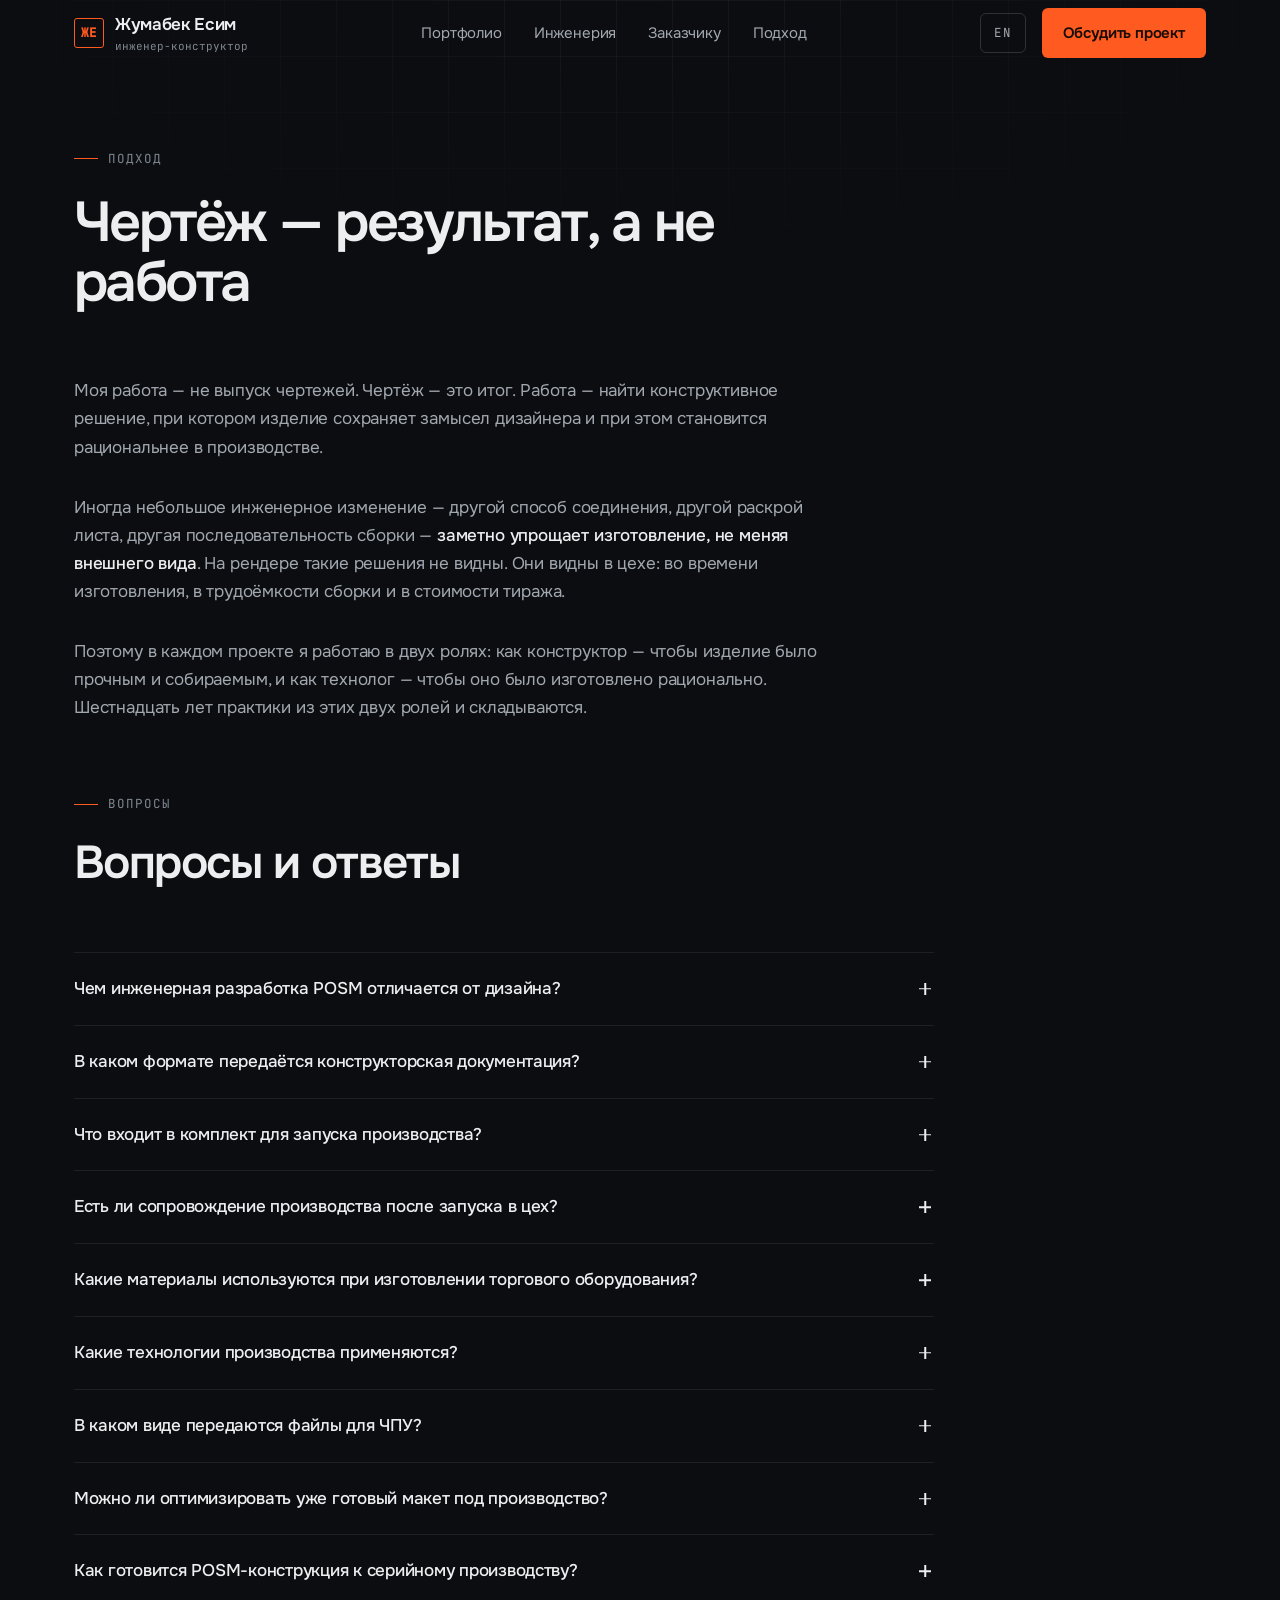
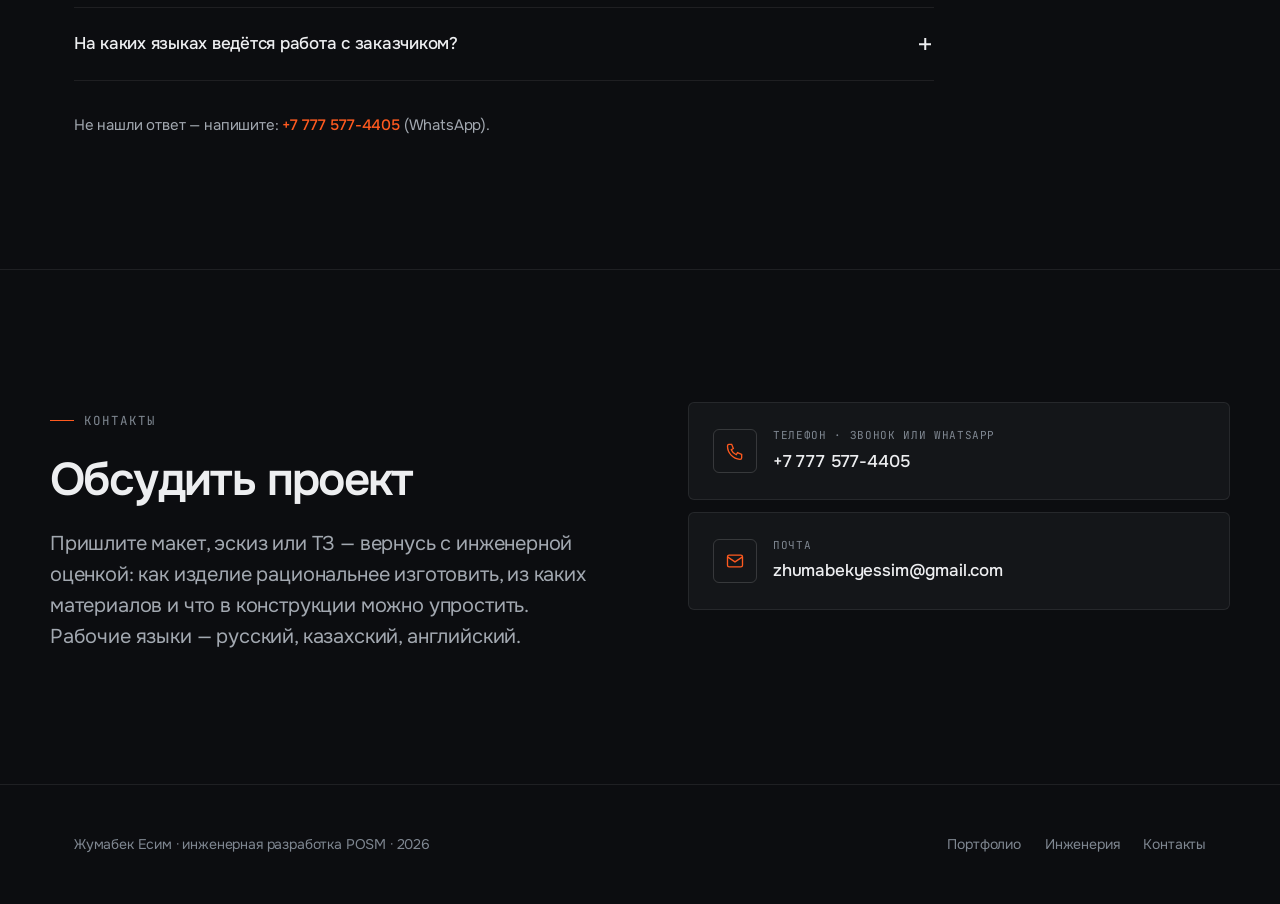
==== commit b875d067: "Редактура текстов: убраны кальки в EN-версии, канцелярит в RU, дубли карточек на странице «Заказчику" ====
--- a/approach.html
+++ b/approach.html
@@ -126,16 +126,16 @@
   {ru:{q:'Чем инженерная разработка POSM отличается от дизайна?',
        a:'Дизайн определяет, как конструкция выглядит; инженерная разработка — как её изготовить. На этом этапе выбираются материалы и способы соединения, проверяется прочность и собираемость, готовятся чертежи, спецификации и файлы для станков. Дизайн-макет становится изделием, которое можно воспроизводить серийно с предсказуемой стоимостью.'},
    en:{q:'How does POSM engineering differ from design?',
-       a:'Design defines how a fixture looks; engineering development defines how to manufacture it. At this stage materials and joints are selected, strength and assembly are verified, and drawings, BOMs and machine files are prepared. The design layout becomes a product that can be reproduced serially at a predictable cost.'}},
+       a:'Design defines how a fixture looks; engineering defines how to manufacture it. At this stage materials and joints are selected, strength and assembly are verified, and drawings, BOMs and machine files are prepared. The design layout becomes a product that can be reproduced run after run at a predictable cost.'}},
   {ru:{q:'В каком формате передаётся конструкторская документация?',
        a:'Комплект включает сборочные и деталировочные чертежи, спецификации (BOM) и схемы сборки. По договорённости передаются исходные 3D-модели — работа ведётся в Fusion 360 и SolidWorks. Форматы файлов согласуются под программы и станки конкретного производства.'},
    en:{q:'In what format is engineering documentation delivered?',
-       a:'The package includes assembly and part drawings, bills of materials and assembly schemes. Source 3D models can be handed over by agreement — the work is done in Fusion 360 and SolidWorks. File formats are matched to the software and machinery of the specific factory.'}},
+       a:'The package includes assembly and part drawings, bills of materials and assembly diagrams. Source 3D models can be handed over by agreement — the work is done in Fusion 360 and SolidWorks. File formats are matched to the software and machinery of the specific factory.'}},
   {ru:{q:'Что входит в комплект для запуска производства?',
        a:'Конструкторская документация, production-ready 3D-модели и файлы для станков: ЧПУ-фрезеровка, лазерная и плоттерная резка, вакуумная формовка. Дополнительно — карты раскроя и порядок сборки. Комплект рассчитан на запуск без расшифровки и доработок со стороны цеха.'},
    en:{q:'What is included in the production launch package?',
-       a:'Engineering documentation, production-ready 3D models and machine files: CNC routing, laser and plotter cutting, vacuum forming. Nesting layouts and the assembly sequence are added on top. The package is meant to launch without decoding or rework by the workshop.'}},
-  {ru:{q:'Возможно ли сопровождение производства после запуска в цех?',
+       a:'Engineering documentation, production-ready 3D models and machine files: CNC routing, laser and plotter cutting, vacuum forming. Nesting layouts and the assembly sequence are included as well. The workshop can start production without guesswork or rework.'}},
+  {ru:{q:'Есть ли сопровождение производства после запуска в цех?',
        a:'Да. Сопровождение включает проверку собираемости первого образца, доработку прототипа и авторский надзор до выхода серии. Ошибки, найденные на образце, исправляются в документации до тиража.'},
    en:{q:'Is production support available after the workshop launch?',
        a:'Yes. Support includes assembly checks of the first sample, prototype refinement and supervision until the serial run. Issues found on the sample are fixed in the documentation before the run.'}},
@@ -151,17 +151,17 @@
        a:'Файлы готовятся под конкретный станок: раскрой с учётом листа и инструмента, глубины и диаметры под крепёж, технологические зазоры. Форматы — векторные и CAD-форматы, которые принимает оборудование производства; они согласуются заранее. Ручная доводка после станка не требуется.'},
    en:{q:'In what form are CNC files delivered?',
        a:'Files are prepared for the specific machine: nesting per sheet and tool, depths and diameters for fasteners, technological clearances. Formats are the vector and CAD formats the factory\'s machinery accepts; they are agreed in advance. No manual rework is needed after the machine.'}},
-  {ru:{q:'Возможна ли оптимизация уже готового макета под производство?',
+  {ru:{q:'Можно ли оптимизировать уже готовый макет под производство?',
        a:'Да, это типовая задача. Готовый дизайн-макет проверяется на технологичность: число деталей и операций, раскрой, сборка, упаковка. Если конструкцию можно упростить без изменения внешнего вида, заказчик получает альтернативный вариант с обоснованием.'},
    en:{q:'Can a finished layout be optimized for production?',
        a:'Yes, this is a routine task. A finished design layout is reviewed for manufacturability: part count, operations, nesting, assembly, packing. If the structure can be simplified without changing its appearance, the client receives an alternative solution with reasoning.'}},
   {ru:{q:'Как готовится POSM-конструкция к серийному производству?',
        a:'Конструкция пересчитывается под лист и станок: сокращается число деталей и крепежа, закладывается последовательность сборки, проверяются упаковка и логистика. Первый образец собирается и корректируется до запуска тиража. Цель — чтобы каждая следующая единица серии повторялась без подгонки.'},
    en:{q:'How is a POSM fixture prepared for serial production?',
-       a:'The structure is recalculated for the sheet and the machine: parts and fasteners are reduced, the assembly sequence is built in, packing and logistics are verified. The first sample is assembled and corrected before the run. The goal is for every following unit to repeat without fitting.'}},
+       a:'The structure is recalculated for the sheet and the machine: parts and fasteners are reduced, the assembly sequence is built in, packing and logistics are verified. The first sample is assembled and corrected before the run. The goal is for every unit in the run to come out identical, with no hand-fitting.'}},
   {ru:{q:'На каких языках ведётся работа с заказчиком?',
        a:'Русский, казахский и английский. Документация оформляется на языке заказчика или производства по договорённости.'},
-   en:{q:'In which languages is the work conducted?',
+   en:{q:'What languages do you work in?',
        a:'Russian, Kazakh and English. Documentation is prepared in the client\'s or the factory\'s language by agreement.'}}
 ];
 
@@ -173,11 +173,11 @@
 window.PAGE_I18N_EN = {
   ...SHARED_I18N_EN,
   apprEyebrow:'Approach', apprH2:'The drawing is the result, not the work',
-  apprP1:'My work is not producing drawings. The drawing is the outcome. The work is finding an engineering solution that preserves the designer\'s concept while making the product more rational to manufacture.',
-  apprP2:'Sometimes a small engineering change — a different joint, a different sheet layout, a different assembly sequence — <strong>significantly simplifies production without affecting appearance</strong>. Such decisions are invisible on a render. They are visible on the shop floor: in manufacturing time, assembly effort and the cost of the run.',
-  apprP3:'That is why in every project I work in two roles: as a design engineer — so the product is strong and assemblable, and as a process engineer — so it is manufactured rationally. Sixteen years of practice are built from these two roles.',
+  apprP1:'My work is not producing drawings. The drawing is the outcome. The work is finding an engineering solution that preserves the designer\'s concept while making the product more efficient to manufacture.',
+  apprP2:'Sometimes a small engineering change (a different joint, a different sheet layout, a different assembly sequence) <strong>noticeably simplifies production without affecting appearance</strong>. Such decisions are invisible on a render. They are visible on the shop floor: in manufacturing time, assembly effort and the cost of the run.',
+  apprP3:'That is why in every project I work in two roles: as a design engineer, so the product is strong and easy to assemble, and as a process engineer, so it is efficient to manufacture. Sixteen years of practice are built from these two roles.',
   faqEyebrow:'FAQ', faqH2:'Questions and answers',
-  faqCta:'Didn\'t find the answer — write: <a href="https://wa.me/77775774405" target="_blank" rel="noopener">+7 777 577-4405</a> (WhatsApp).'
+  faqCta:'Didn\'t find your answer? Message me on WhatsApp: <a href="https://wa.me/77775774405" target="_blank" rel="noopener">+7 777 577-4405</a>.'
 };
 
 window.renderContent = function(){
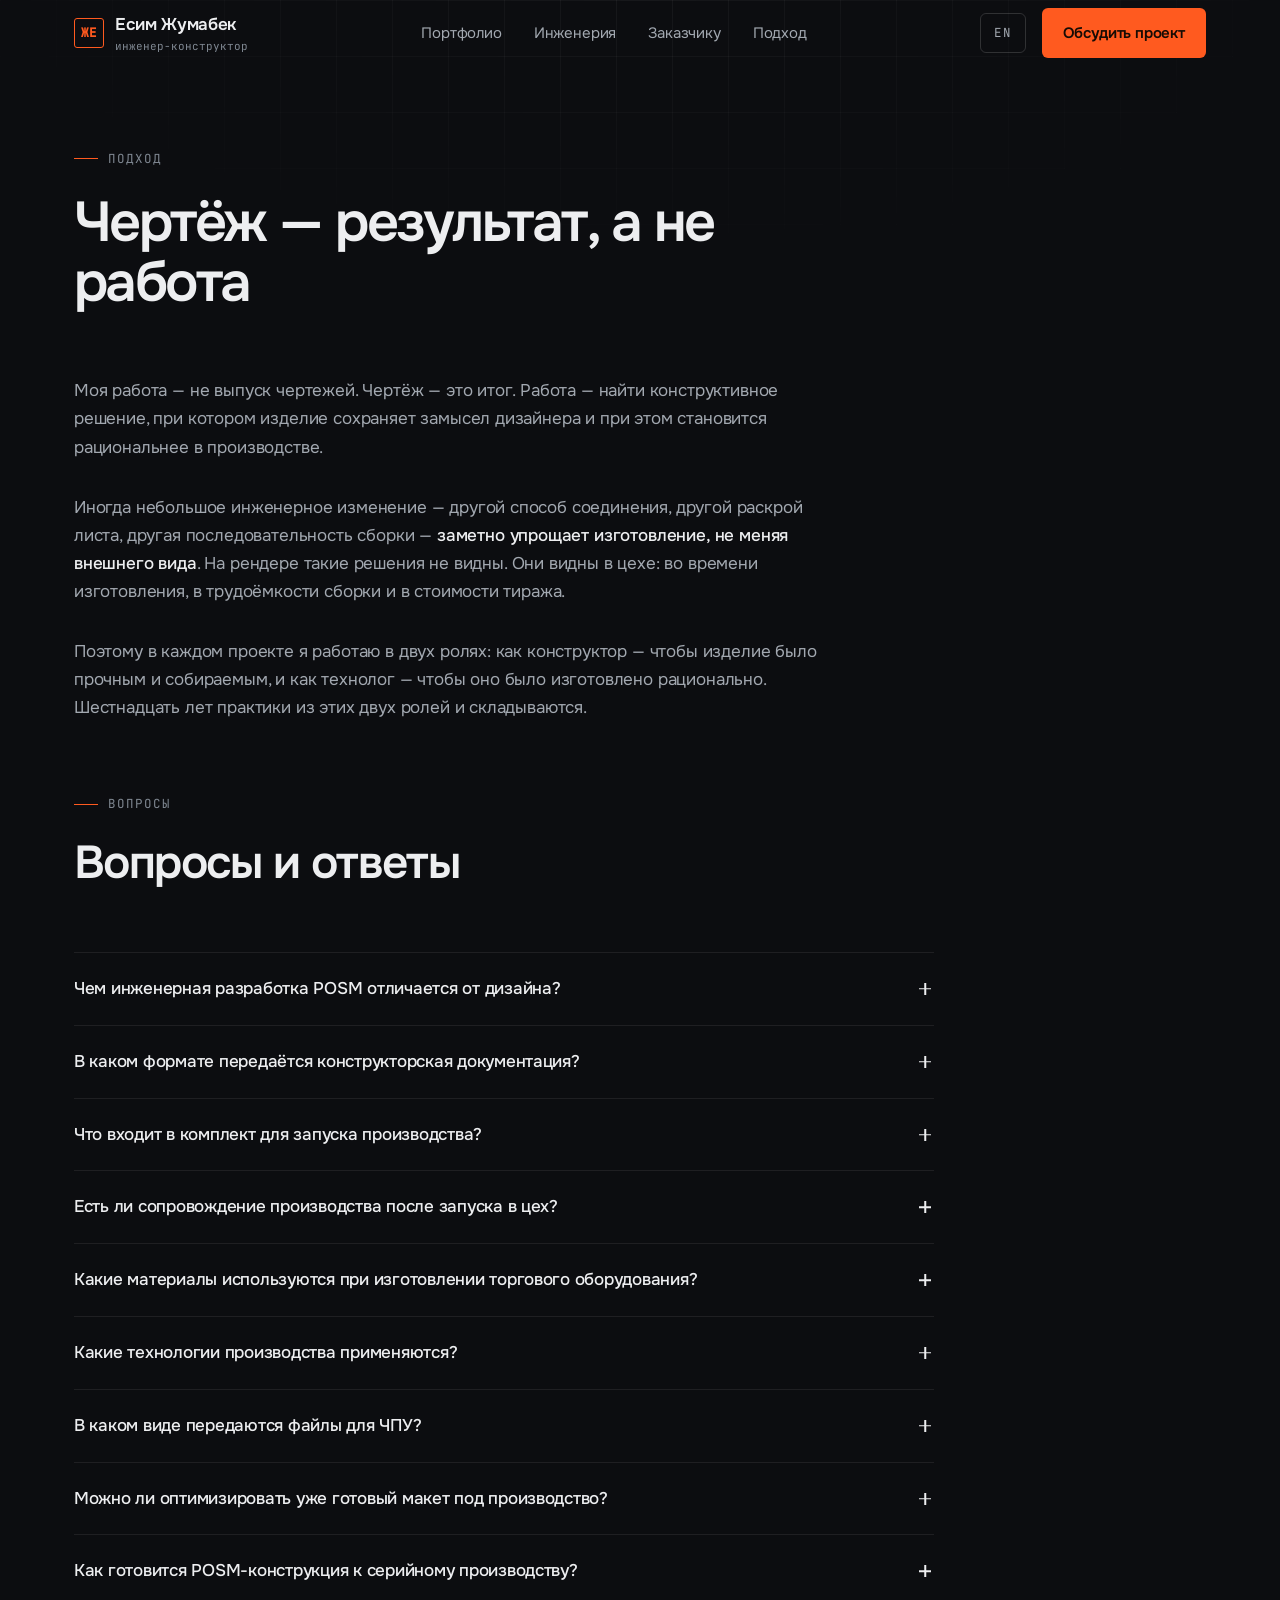
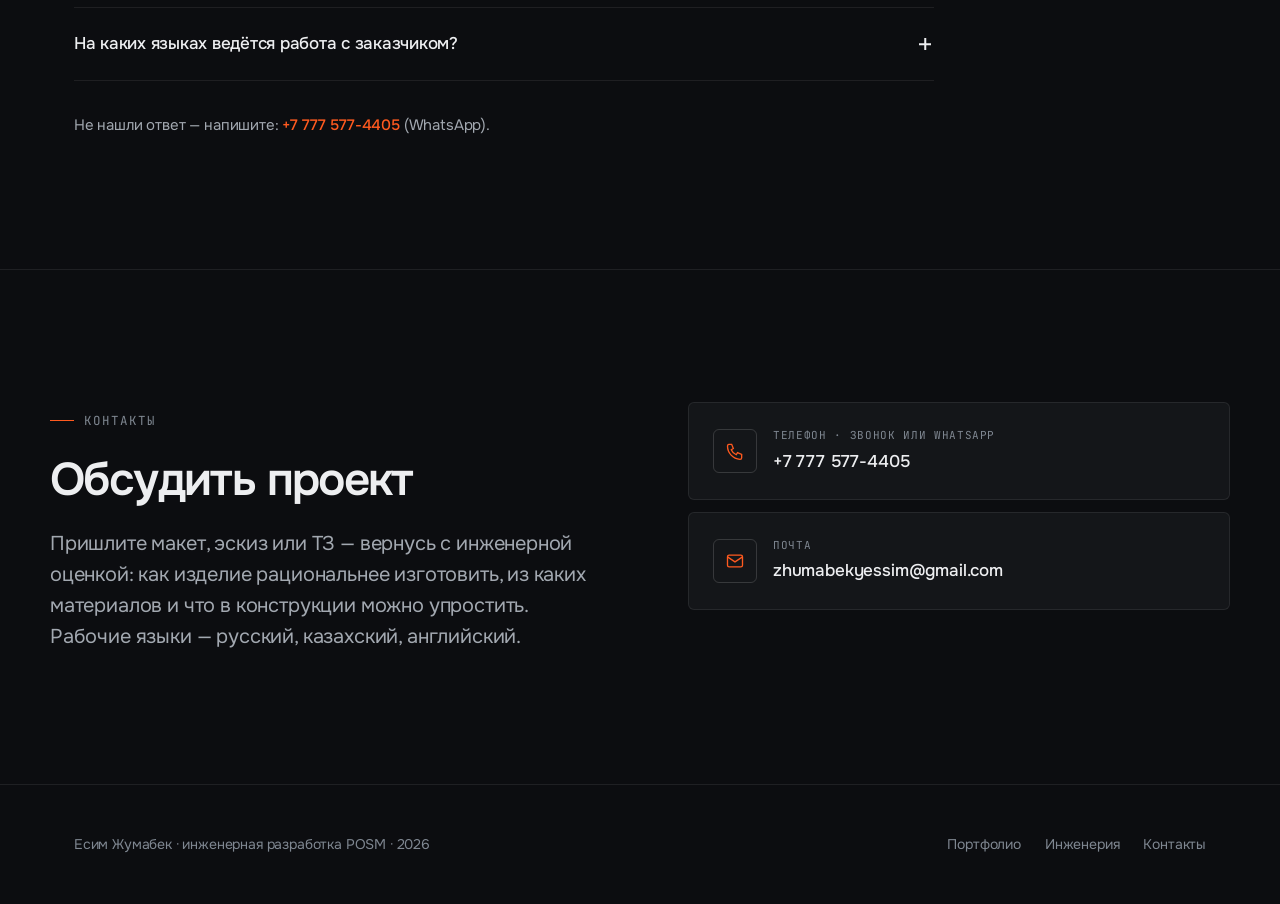
==== commit 63f52303: "Порядок имени в русской версии: Жумабек Есим → Есим Жумабек Подтверждено владельцем 02.09.2026 прямы" ====
--- a/approach.html
+++ b/approach.html
@@ -3,7 +3,7 @@
 <head>
 <meta charset="utf-8">
 <meta name="viewport" content="width=device-width, initial-scale=1, viewport-fit=cover">
-<title>Подход — Жумабек Есим</title>
+<title>Подход — Есим Жумабек</title>
 <meta name="description" content="Подход к инженерной разработке POSM: как конструктивное решение сохраняет замысел дизайнера и упрощает производство.">
 <meta name="theme-color" content="#0c0d10">
 <link rel="canonical" href="https://yessim.pro/approach.html">
@@ -166,7 +166,7 @@
 ];
 
 window.PAGE_TITLES = {
-  ru:'Подход — Жумабек Есим',
+  ru:'Подход — Есим Жумабек',
   en:'Approach — Zhumabek Yessim'
 };
 
@@ -189,6 +189,25 @@
     </details>`).join('');
 };
 
+/* FAQPage-разметка строится из FAQ_ITEMS — того же массива, из которого
+   рисуется сама страница. Второй копии текста нет, поэтому разойтись с тем,
+   что видит читатель, разметка не может. Язык всегда русский: shared.js
+   отдаёт ru по умолчанию, именно его получает краулер на первом заходе. */
+(function(){
+  const ld = document.createElement('script');
+  ld.type = 'application/ld+json';
+  ld.textContent = JSON.stringify({
+    '@context':'https://schema.org',
+    '@type':'FAQPage',
+    mainEntity: FAQ_ITEMS.map(f=>({
+      '@type':'Question',
+      name: f.ru.q,
+      acceptedAnswer:{'@type':'Answer', text: f.ru.a}
+    }))
+  });
+  document.head.appendChild(ld);
+})();
+
 setLang(LANG);
 </script>
 </body>
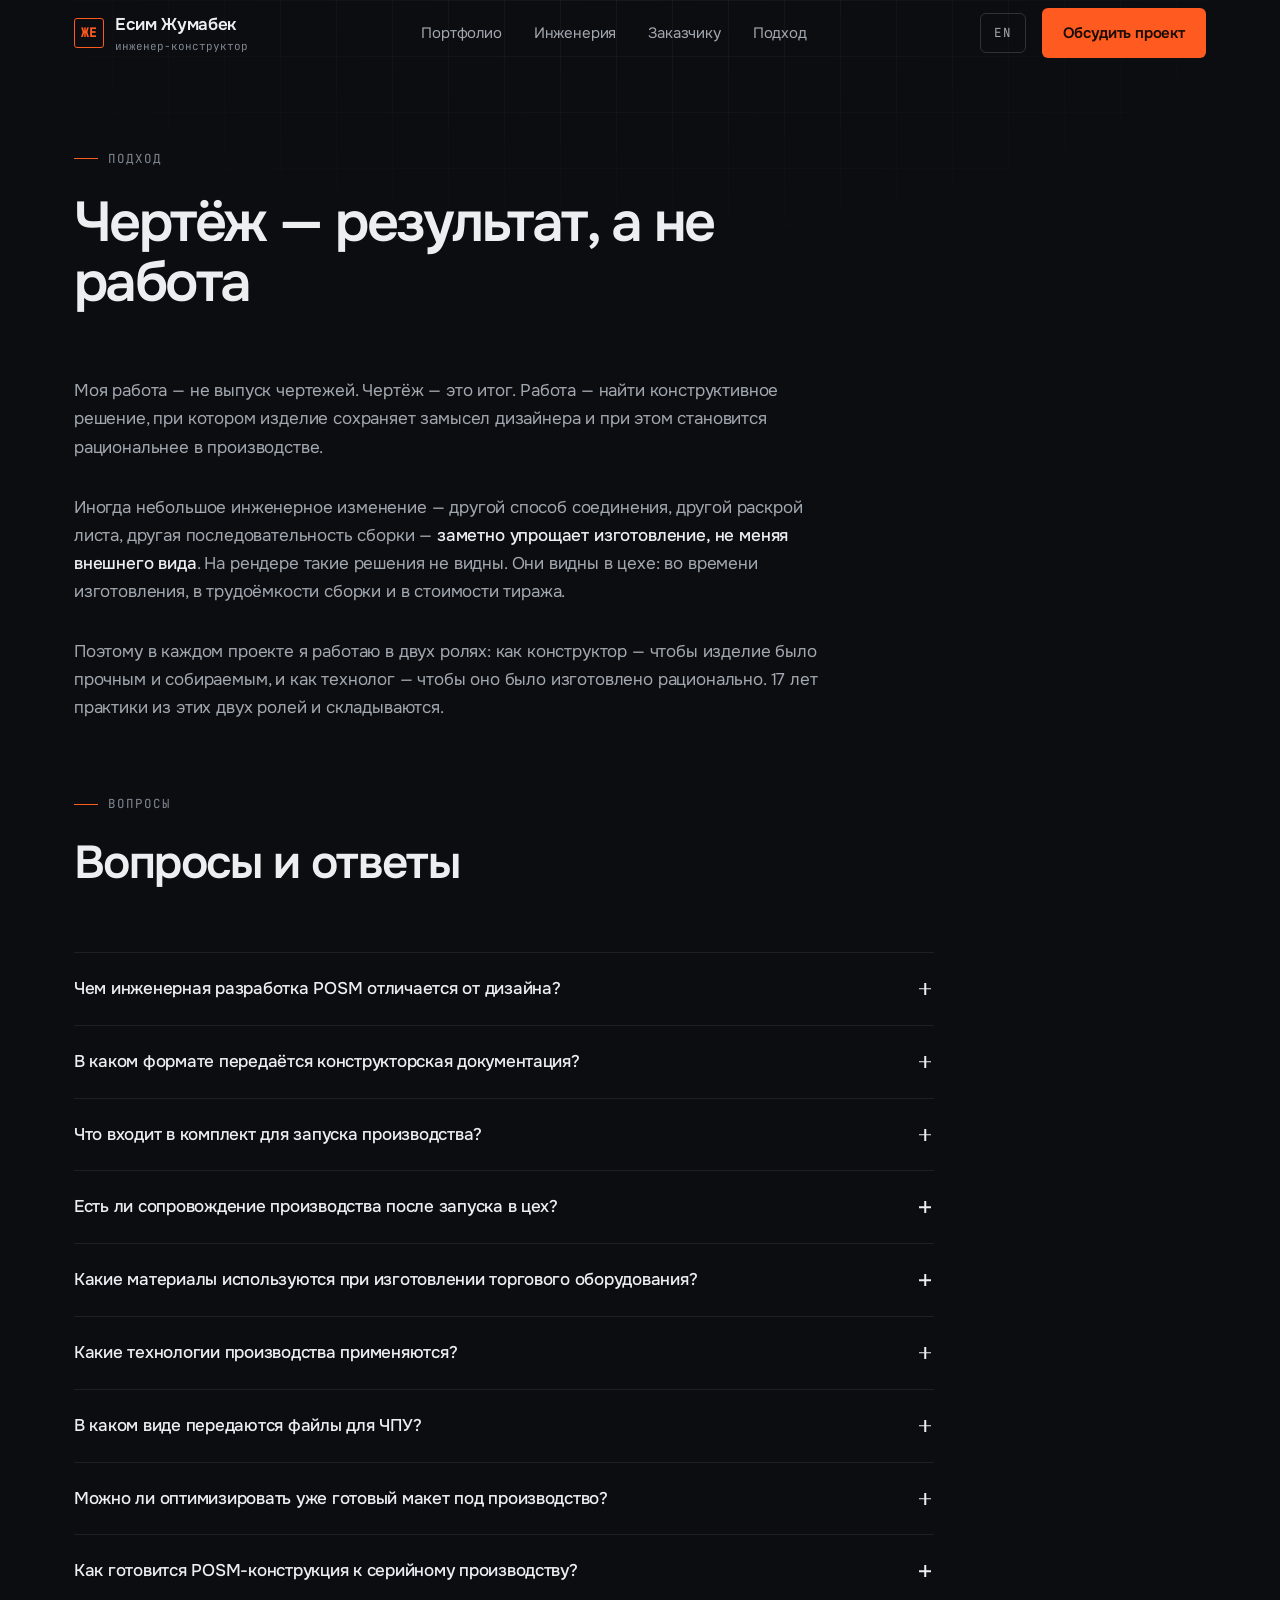
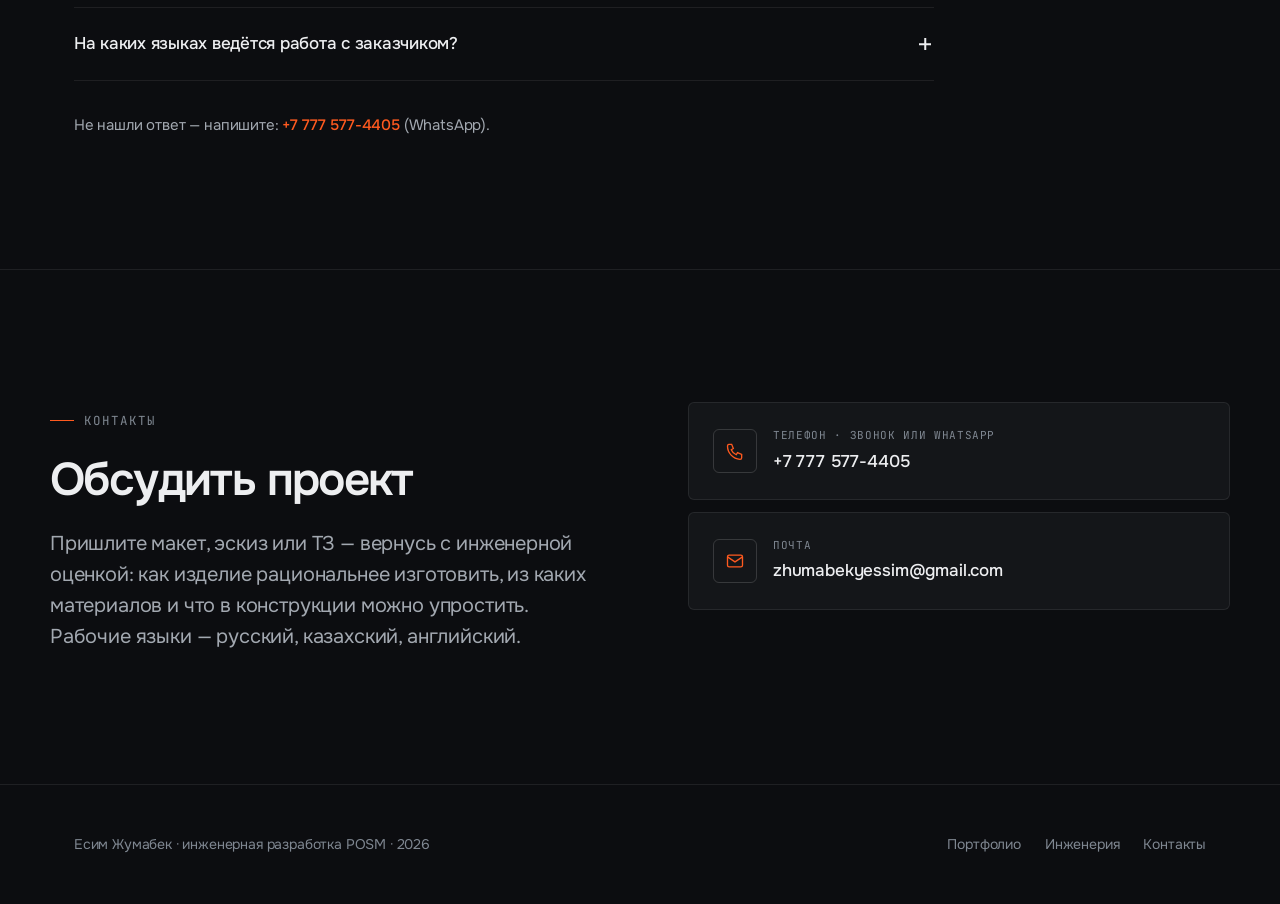
==== commit de5a9f27: "Главная: живой текст первого экрана и портфолио, стаж — счётчиком Первый экран. «Проектирую POSM под" ====
--- a/approach.html
+++ b/approach.html
@@ -61,7 +61,7 @@
       <p data-i="apprP3">
         Поэтому в каждом проекте я работаю в двух ролях: как конструктор — чтобы изделие было
         прочным и собираемым, и как технолог — чтобы оно было изготовлено рационально.
-        Шестнадцать лет практики из этих двух ролей и складываются.
+        <span data-years>17&nbsp;лет</span> практики из этих двух ролей и складываются.
       </p>
     </div>
   </div>
@@ -175,7 +175,7 @@
   apprEyebrow:'Approach', apprH2:'The drawing is the result, not the work',
   apprP1:'My work is not producing drawings. The drawing is the outcome. The work is finding an engineering solution that preserves the designer\'s concept while making the product more efficient to manufacture.',
   apprP2:'Sometimes a small engineering change (a different joint, a different sheet layout, a different assembly sequence) <strong>noticeably simplifies production without affecting appearance</strong>. Such decisions are invisible on a render. They are visible on the shop floor: in manufacturing time, assembly effort and the cost of the run.',
-  apprP3:'That is why in every project I work in two roles: as a design engineer, so the product is strong and easy to assemble, and as a process engineer, so it is efficient to manufacture. Sixteen years of practice are built from these two roles.',
+  apprP3:'That is why in every project I work in two roles: as a design engineer, so the product is strong and easy to assemble, and as a process engineer, so it is efficient to manufacture. <span data-years>17&nbsp;years</span> of practice are built from these two roles.',
   faqEyebrow:'FAQ', faqH2:'Questions and answers',
   faqCta:'Didn\'t find your answer? Message me on WhatsApp: <a href="https://wa.me/77775774405" target="_blank" rel="noopener">+7 777 577-4405</a>.'
 };
--- a/style.css
+++ b/style.css
@@ -94,7 +94,6 @@
 h2{font-size:clamp(28px,4vw,46px)}
 h3{font-size:19px;letter-spacing:-.02em;line-height:1.3}
 .lead{font-size:clamp(17px,2vw,20px);color:var(--fg-2);line-height:1.55;max-width:64ch}
-.counter{font-variant-numeric:tabular-nums;color:var(--accent)}
 
 /* ── манифест: главная мысль сайта одной полосой ── */
 .manifest{border-top:1px solid var(--line);border-bottom:1px solid var(--line);padding:var(--s8) 0}
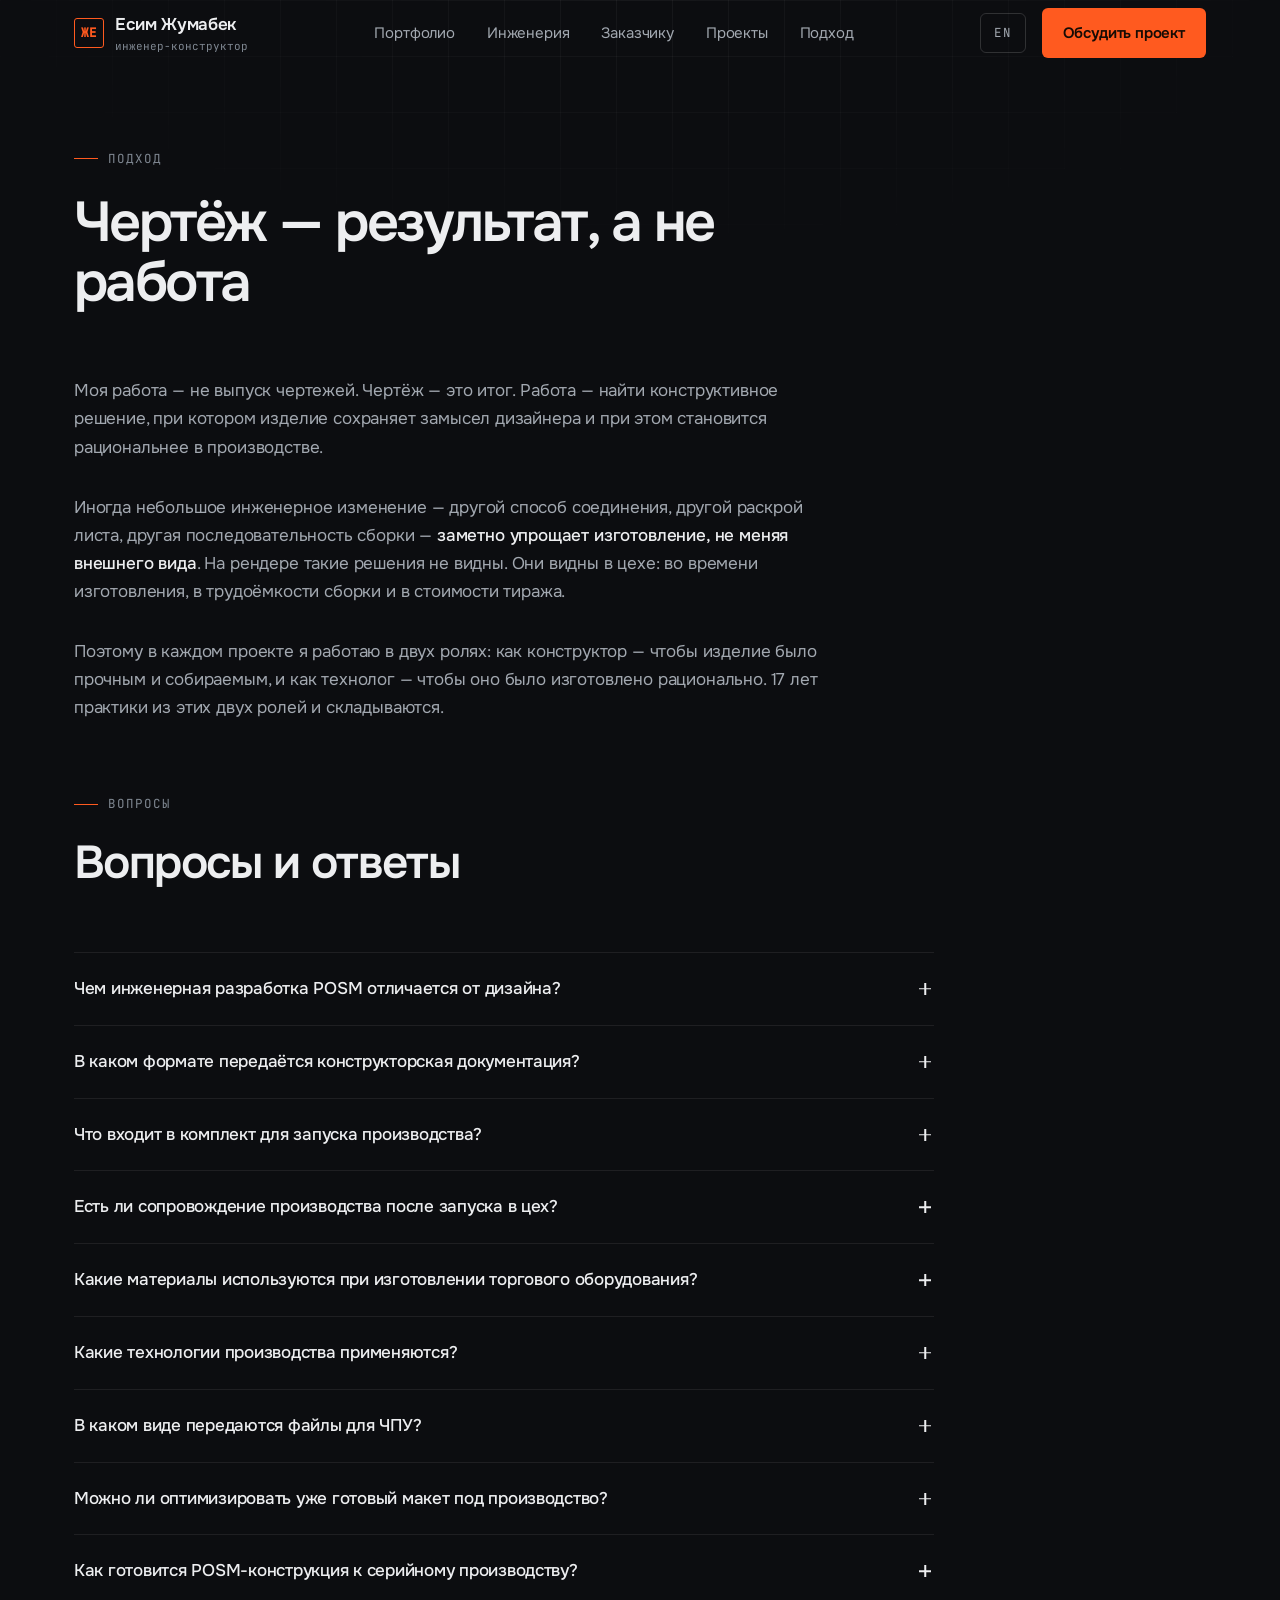
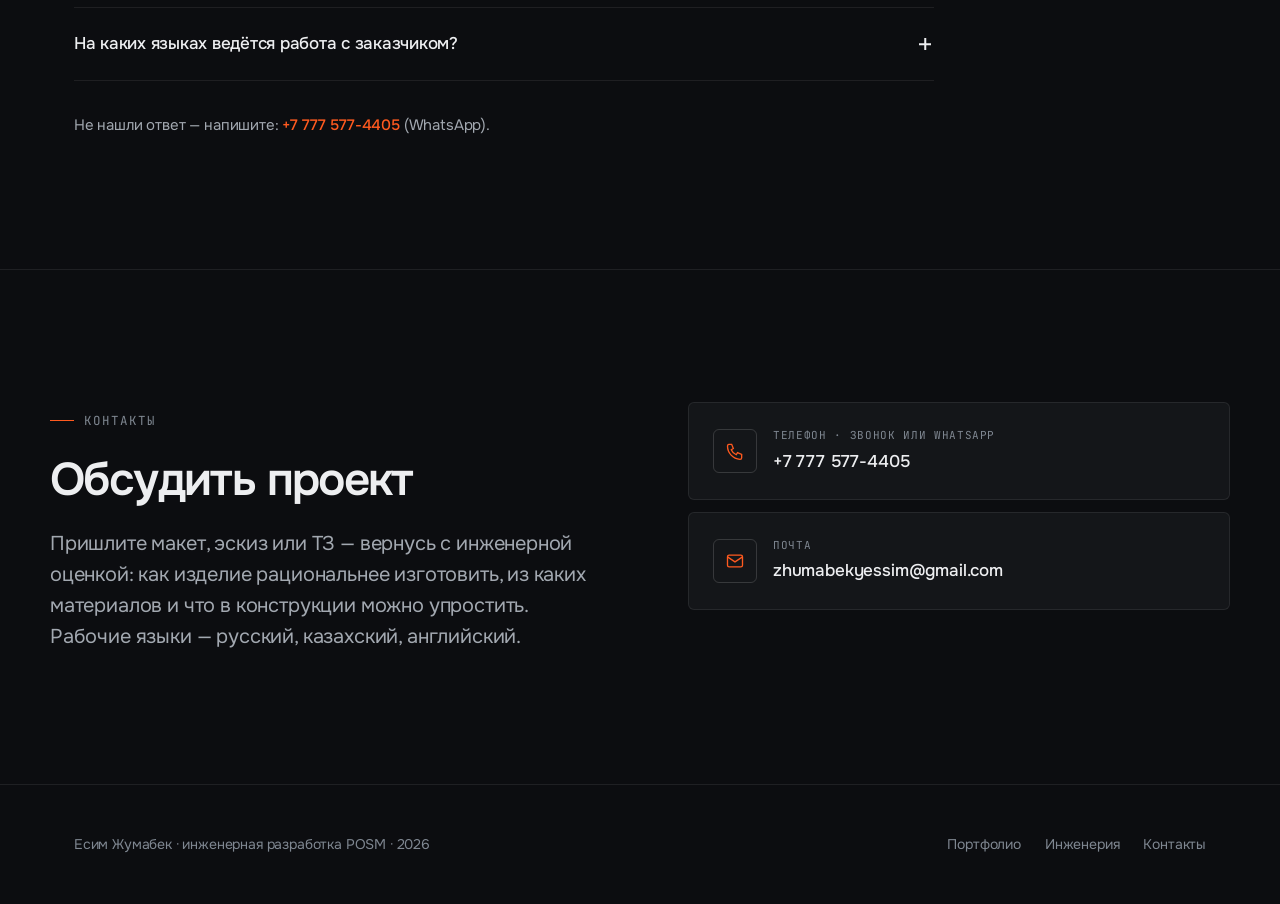
==== commit 47cd0c48: "Проекты: 10 кейсов с рендерами, чертежами PDF и DXF для ЧПУ Co-Authored-By: Claude Sonnet 5.5 <norep" ====
--- a/approach.html
+++ b/approach.html
@@ -28,6 +28,7 @@
       <a href="./" data-i="navWorks">Портфолио</a>
       <a href="engineering.html" data-i="navOpt">Инженерия</a>
       <a href="client.html" data-i="navDeliv">Заказчику</a>
+      <a href="projects.html" data-i="navProj">Проекты</a>
       <a href="approach.html" data-i="navAppr">Подход</a>
     </div>
     <div class="nav-cta">
